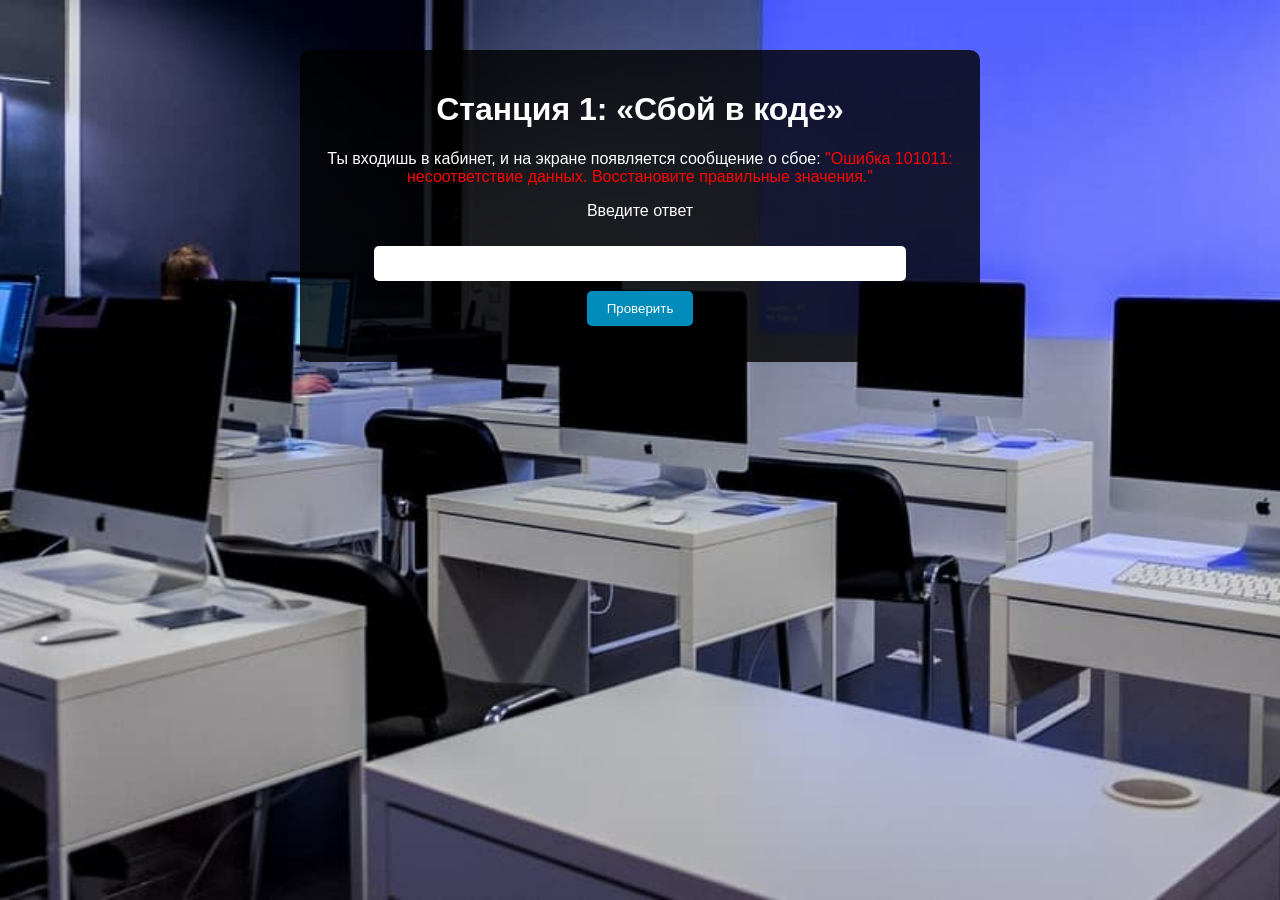
==== mywebsite/station1.html @ b4edbd2e "Quest for 5-11 classes" ====
<!DOCTYPE html>
<html lang="ru">
<head>
    <meta charset="UTF-8">
    <meta name="viewport" content="width=device-width, initial-scale=1.0">
    <title>Станция 1: Информатика</title>
    <link rel="stylesheet" href="style.css">
</head>
<body class="info-bg">
    <div class="container">
        <h1>Станция 1: «Сбой в коде»</h1>
        <p>Ты входишь в кабинет, и на экране появляется сообщение о сбое:
            <span class="error">"Ошибка 101011: несоответствие данных. Восстановите правильные значения."</span> </p>

        <p class="task">Введите ответ</p>
        <input type="text" id="answer">
        <button onclick="checkAnswer()">Проверить</button>
        <p id="hint"></p>

        <script>
            function checkAnswer() {
                let answer = document.getElementById("answer").value.toLowerCase().trim();
                let correctAnswer = "13100101001";
                let hint = document.getElementById("hint");

                if (answer === correctAnswer) {
                    hint.innerHTML = "✅ Верно! Следующая подсказка: Здесь слова обретают вторую жизнь на другом языке, а буквы образуют знакомые, но слегка изменённые слова.";
                    hint.style.color = "green";
                } else {
                    hint.innerHTML = "❌ Неправильно! Попробуйте ещё раз.";
                    hint.style.color = "red";
                }
            }
        </script>
    </div>
</body>
</html>
---- mywebsite/style.css ----
/* Общие стили */
body {
    font-family: Arial, sans-serif;
    text-align: center;
    color: white;
    margin: 0;
    padding: 0;
}

/* Фон главной страницы (цифровой мир) */
.main-bg {
    background: url('images/digital-bg.jpg') no-repeat center center fixed;
    background-size: cover;
}

/* Фон для кабинета информатики */
.info-bg {
    background: url('images/code-bg.jpg') no-repeat center center fixed;
    background-size: cover;
}

/* Фон для кабинета английского */
.eng-bg {
    background: url('images/english-bg.jpg') no-repeat center center fixed;
    background-size: cover;
}

/* Фон для кабинета русского */
.rus-bg {
    background: url('images/books-bg.jpg') no-repeat center center fixed;
    background-size: cover;
}

/* Фон для кабинета физики и химии */
.phys-bg {
    background: url('images/physics-bg.jpg') no-repeat center center fixed;
    background-size: cover;
}

/* Фон для кабинета истории */
.hist-bg {
    background: url('images/history-bg.jpg') no-repeat center center fixed;
    background-size: cover;
}

/* Основной контейнер */
.container {
    width: 50%;
    margin: auto;
    padding: 20px;
    background: rgba(0, 0, 0, 0.8);
    border-radius: 10px;
    margin-top: 50px;
}

/* Кнопка */
.button {
    display: inline-block;
    background: #4CAF50;
    color: white;
    padding: 10px 20px;
    margin-top: 20px;
    text-decoration: none;
    border-radius: 5px;
}

.button:hover {
    background: #45a049;
}

/* Поля ввода */
input {
    padding: 10px;
    margin-top: 10px;
    width: 80%;
    border: none;
    border-radius: 5px;
}

button {
    padding: 10px 20px;
    margin-top: 10px;
    background: #008CBA;
    color: white;
    border: none;
    border-radius: 5px;
    cursor: pointer;
}

button:hover {
    background: #007bb5;
}

/* Подсказки */
.hint {
    font-style: italic;
    font-size: 18px;
    color: green;
}
.error{
    color: red;
}
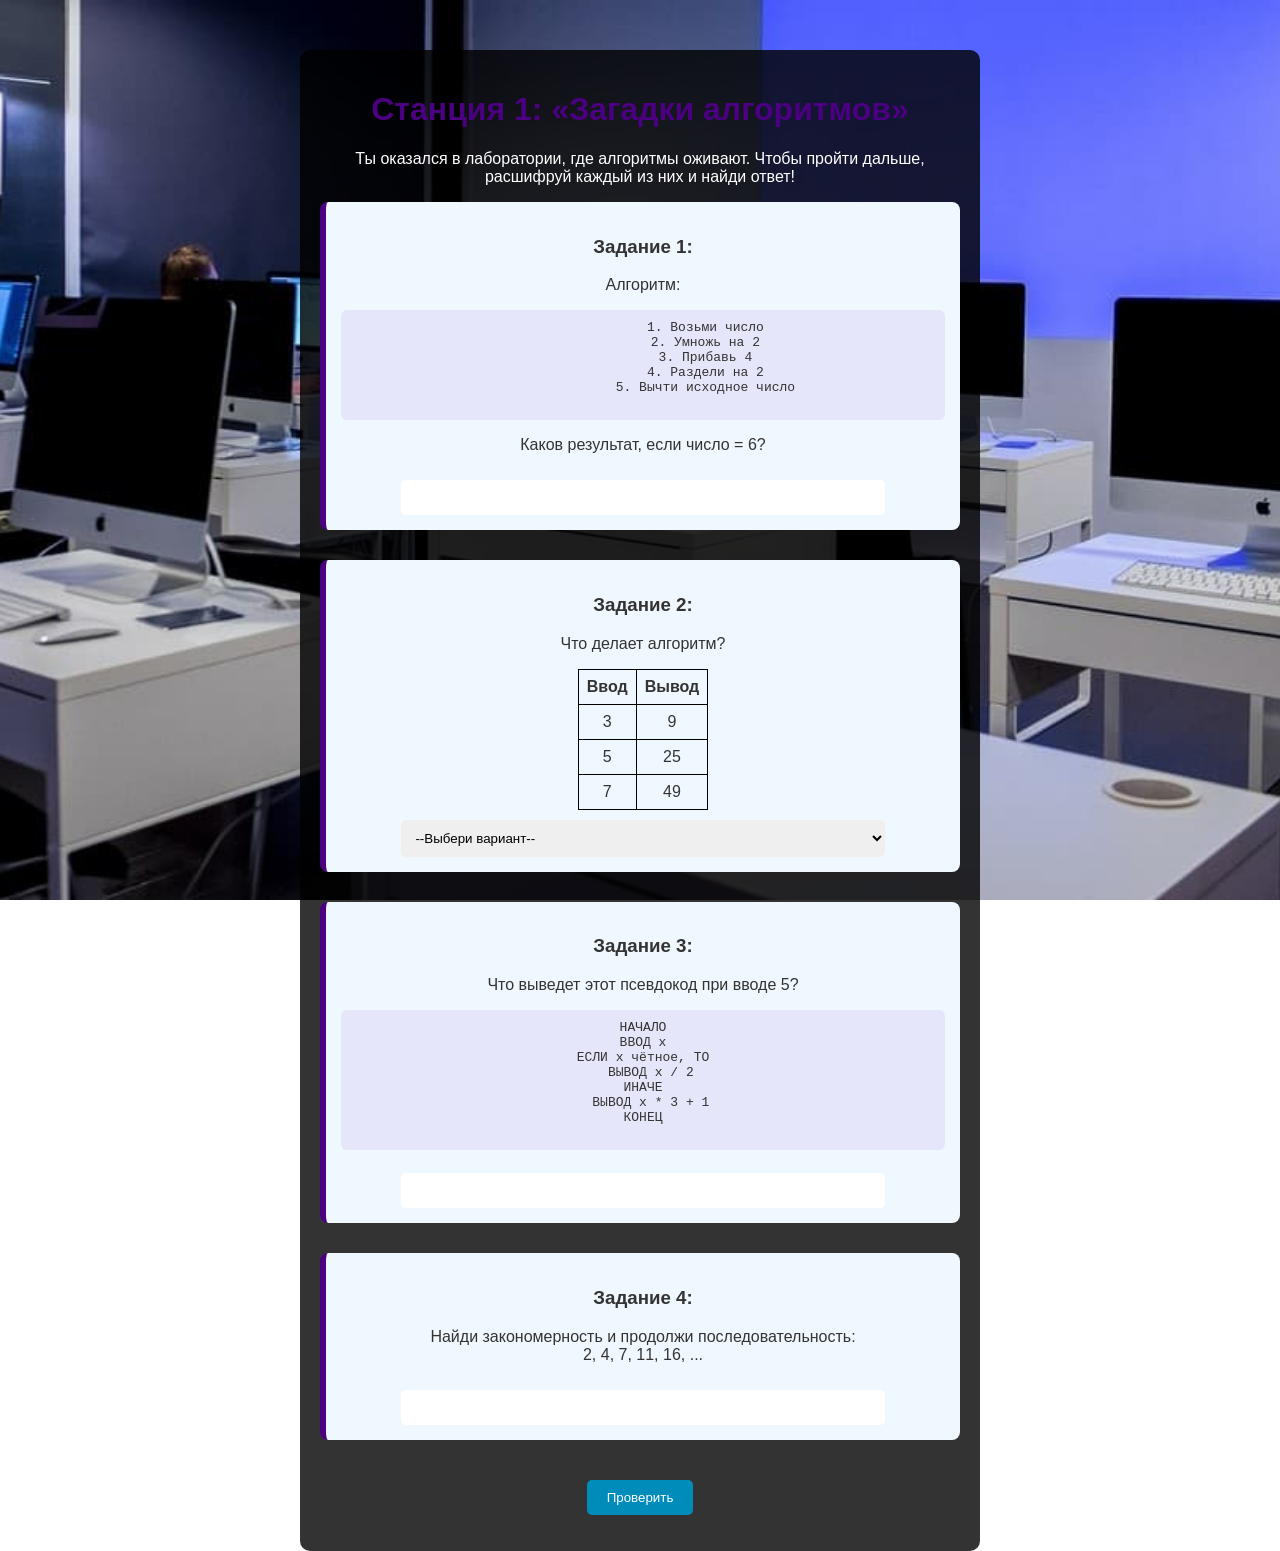
==== commit 3d53c2dc: "final version" ====
--- a/mywebsite/station1.html
+++ b/mywebsite/station1.html
@@ -3,32 +3,86 @@
 <head>
     <meta charset="UTF-8">
     <meta name="viewport" content="width=device-width, initial-scale=1.0">
-    <title>Станция 1: Информатика</title>
+    <title>Станция 1: Загадки алгоритмов</title>
     <link rel="stylesheet" href="style.css">
 </head>
 <body class="info-bg">
     <div class="container">
-        <h1>Станция 1: «Сбой в коде»</h1>
-        <p>Ты входишь в кабинет, и на экране появляется сообщение о сбое:
-            <span class="error">"Ошибка 101011: несоответствие данных. Восстановите правильные значения."</span> </p>
+        <h1>Станция 1: «Загадки алгоритмов»</h1>
+        <p>Ты оказался в лаборатории, где алгоритмы оживают. Чтобы пройти дальше, расшифруй каждый из них и найди ответ!</p>
 
-        <p class="task">Введите ответ</p>
-        <input type="text" id="answer">
-        <button onclick="checkAnswer()">Проверить</button>
-        <p id="hint"></p>
+        <div class="task">
+            <h3>Задание 1:</h3>
+            <p>Алгоритм:</p>
+            <pre>
+                1. Возьми число
+                2. Умножь на 2
+                3. Прибавь 4
+                4. Раздели на 2
+                5. Вычти исходное число
+            </pre>
+            <p>Каков результат, если число = 6?</p>
+            <input type="text" id="q1">
+        </div>
+
+        <div class="task">
+            <h3>Задание 2:</h3>
+            <p>Что делает алгоритм?</p>
+            <table>
+                <tr><th>Ввод</th><th>Вывод</th></tr>
+                <tr><td>3</td><td>9</td></tr>
+                <tr><td>5</td><td>25</td></tr>
+                <tr><td>7</td><td>49</td></tr>
+            </table>
+            <select id="q2">
+                <option value="">--Выбери вариант--</option>
+                <option value="A">A. Умножает на 3</option>
+                <option value="B">B. Возводит в квадрат</option>
+                <option value="C">C. Увеличивает на 6</option>
+            </select>
+        </div>
+
+        <div class="task">
+            <h3>Задание 3:</h3>
+            <p>Что выведет этот псевдокод при вводе 5?</p>
+            <pre>
+НАЧАЛО
+ВВОД x
+ЕСЛИ x чётное, ТО
+  ВЫВОД x / 2
+ИНАЧЕ
+  ВЫВОД x * 3 + 1
+КОНЕЦ
+            </pre>
+            <input type="text" id="q3">
+        </div>
+
+        <div class="task">
+            <h3>Задание 4:</h3>
+            <p>Найди закономерность и продолжи последовательность: <br>
+            2, 4, 7, 11, 16, ...</p>
+            <input type="text" id="q4">
+        </div>
+
+        <button onclick="checkAnswers()">Проверить</button>
+        <p id="result"></p>
+        <p id="nextHint"></p>
 
         <script>
-            function checkAnswer() {
-                let answer = document.getElementById("answer").value.toLowerCase().trim();
-                let correctAnswer = "13100101001";
-                let hint = document.getElementById("hint");
+            function checkAnswers() {
+                const q1 = document.getElementById("q1").value.trim();
+                const q2 = document.getElementById("q2").value;
+                const q3 = document.getElementById("q3").value.trim();
+                const q4 = document.getElementById("q4").value.trim();
 
-                if (answer === correctAnswer) {
-                    hint.innerHTML = "✅ Верно! Следующая подсказка: Здесь слова обретают вторую жизнь на другом языке, а буквы образуют знакомые, но слегка изменённые слова.";
-                    hint.style.color = "green";
+                if (q1 === "2" && q2 === "B" && q3 === "16" && q4 === "22") {
+                    document.getElementById("result").innerText = "✅ Все верно!";
+                    document.getElementById("result").style.color = "green";
+                    document.getElementById("nextHint").innerText = "Следующая подсказка: Здесь буквы говорят по-другому, а сдвиг — ключ к пониманию. Отправляйся туда, где английский стал зашифрованным.";
                 } else {
-                    hint.innerHTML = "❌ Неправильно! Попробуйте ещё раз.";
-                    hint.style.color = "red";
+                    document.getElementById("result").innerText = "❌ Проверь свои ответы ещё раз.";
+                    document.getElementById("result").style.color = "red";
+                    document.getElementById("nextHint").innerText = "";
                 }
             }
         </script>
--- a/mywebsite/style.css
+++ b/mywebsite/style.css
@@ -2,7 +2,7 @@
 body {
     font-family: Arial, sans-serif;
     text-align: center;
-    color: white;
+    color: white; /* Оставлено для текста вне контейнера и описаний */
     margin: 0;
     padding: 0;
 }
@@ -32,7 +32,7 @@
 }
 
 /* Фон для кабинета физики и химии */
-.phys-bg {
+.phys-chem-bg {
     background: url('images/physics-bg.jpg') no-repeat center center fixed;
     background-size: cover;
 }
@@ -51,10 +51,21 @@
     background: rgba(0, 0, 0, 0.8);
     border-radius: 10px;
     margin-top: 50px;
+    color: white; /* Текст внутри контейнера белый по умолчанию */
 }
 
-/* Кнопка */
-.button {
+/* Заголовки */
+h1 {
+    color: #4B0082; /* Оставлено для задач, будет переопределено для описаний */
+    text-align: center;
+}
+
+h2 {
+    color: #34495e; /* Оставлено для задач, будет переопределено для описаний */
+}
+
+/* Кнопка и ссылки */
+.button, a.button {
     display: inline-block;
     background: #4CAF50;
     color: white;
@@ -64,19 +75,11 @@
     border-radius: 5px;
 }
 
-.button:hover {
+.button:hover, a.button:hover {
     background: #45a049;
 }
 
-/* Поля ввода */
-input {
-    padding: 10px;
-    margin-top: 10px;
-    width: 80%;
-    border: none;
-    border-radius: 5px;
-}
-
+/* Обычные кнопки */
 button {
     padding: 10px 20px;
     margin-top: 10px;
@@ -91,12 +94,54 @@
     background: #007bb5;
 }
 
+/* Поля ввода */
+input, input[type="text"], select {
+    padding: 10px;
+    margin-top: 10px;
+    width: 80%;
+    border: none;
+    border-radius: 5px;
+    box-sizing: border-box;
+}
+
+/* Стили для задач */
+.task {
+    margin-bottom: 30px;
+    padding: 15px;
+    background-color: #f0f8ff;
+    border-left: 6px solid #4B0082;
+    border-radius: 8px;
+    color: #333; /* Темный текст для задач */
+}
+
+/* Стили для pre (код) */
+pre {
+    background-color: #e6e6fa;
+    padding: 10px;
+    border-radius: 6px;
+    overflow-x: auto;
+    color: #333; /* Темный текст для кода */
+}
+
+/* Стили для таблиц */
+table {
+    margin: 0 auto;
+    border-collapse: collapse;
+    margin-top: 15px;
+}
+
+table, th, td {
+    border: 1px solid black;
+    padding: 8px;
+    text-align: center;
+    color: #333; /* Темный текст для таблиц */
+}
+
 /* Подсказки */
 .hint {
     font-style: italic;
     font-size: 18px;
     color: green;
 }
-.error{
-    color: red;
-}+
+/* Ошибки и
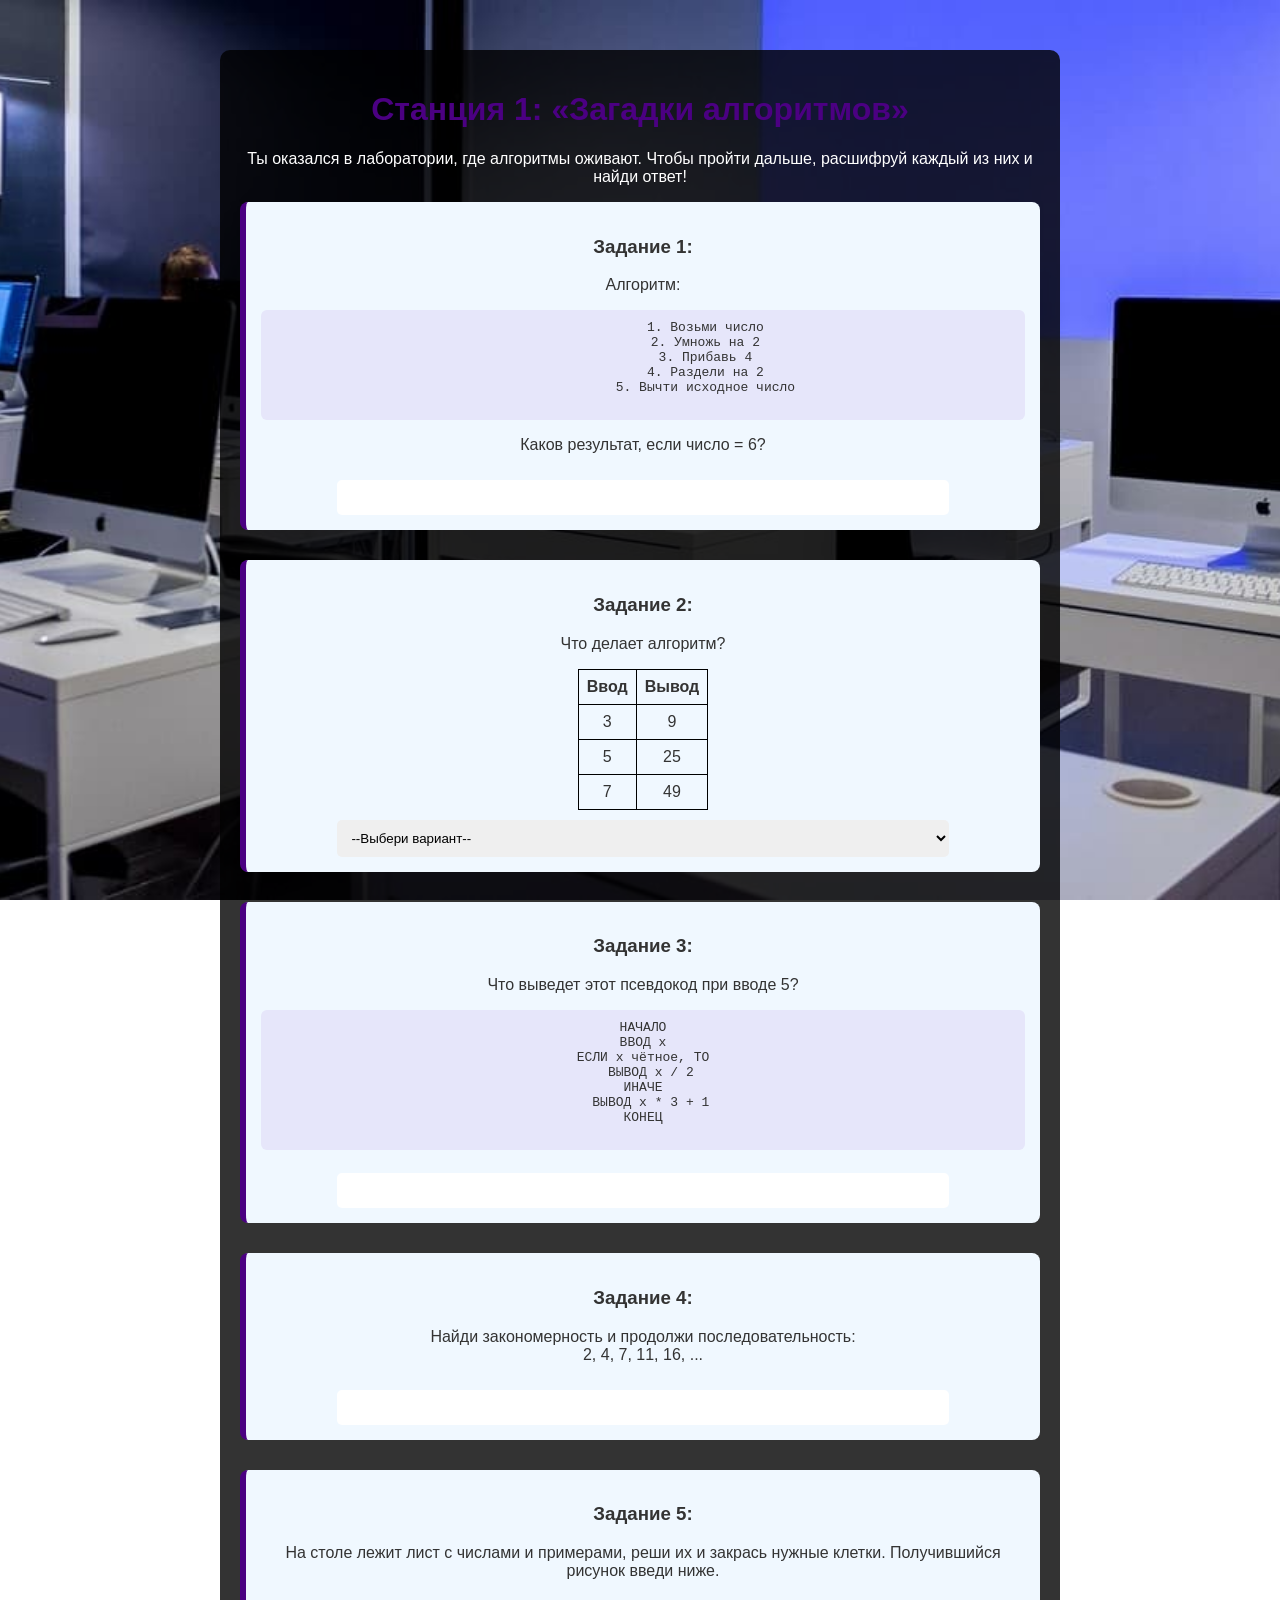
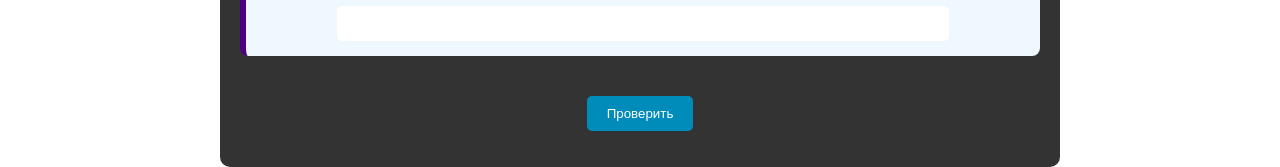
==== commit a553c4c8: "Update station1.html" ====
--- a/mywebsite/station1.html
+++ b/mywebsite/station1.html
@@ -64,6 +64,12 @@
             <input type="text" id="q4">
         </div>
 
+        <div class="task">
+            <h3>Задание 5:</h3>
+            <p>На столе лежит лист с числами и примерами, реши их и закpась нужные клетки. Получившийся рисунок введи ниже.</p>
+            <input type="text" id="q5">
+        </div>
+
         <button onclick="checkAnswers()">Проверить</button>
         <p id="result"></p>
         <p id="nextHint"></p>
@@ -74,8 +80,9 @@
                 const q2 = document.getElementById("q2").value;
                 const q3 = document.getElementById("q3").value.trim();
                 const q4 = document.getElementById("q4").value.trim();
+                const q5 = document.getElementById("q5").value.trim();
 
-                if (q1 === "2" && q2 === "B" && q3 === "16" && q4 === "22") {
+                if (q1 === "2" && q2 === "B" && q3 === "16" && q4 === "22" && q5 === "панда") {
                     document.getElementById("result").innerText = "✅ Все верно!";
                     document.getElementById("result").style.color = "green";
                     document.getElementById("nextHint").innerText = "Следующая подсказка: Здесь буквы говорят по-другому, а сдвиг — ключ к пониманию. Отправляйся туда, где английский стал зашифрованным.";
@@ -88,4 +95,4 @@
         </script>
     </div>
 </body>
-</html>+</html>
--- a/mywebsite/style.css
+++ b/mywebsite/style.css
@@ -45,13 +45,14 @@
 
 /* Основной контейнер */
 .container {
-    width: 50%;
+    width: 90%;
+    max-width: 800px;
     margin: auto;
     padding: 20px;
     background: rgba(0, 0, 0, 0.8);
     border-radius: 10px;
     margin-top: 50px;
-    color: white; /* Текст внутри контейнера белый по умолчанию */
+    color: white;
 }
 
 /* Заголовки */
@@ -144,4 +145,31 @@
     color: green;
 }
 
-/* Ошибки и+@media (max-width: 480px) {
+    body {
+        font-size: 16px;
+    }
+
+    h1, h2 {
+        font-size: 22px;
+    }
+
+    .container {
+        padding: 15px;
+        margin-top: 30px;
+    }
+
+    input, select, button {
+        width: 100%;
+        font-size: 16px;
+    }
+
+    .task {
+        padding: 10px;
+    }
+
+    .button {
+        width: 100%;
+        box-sizing: border-box;
+    }
+}
